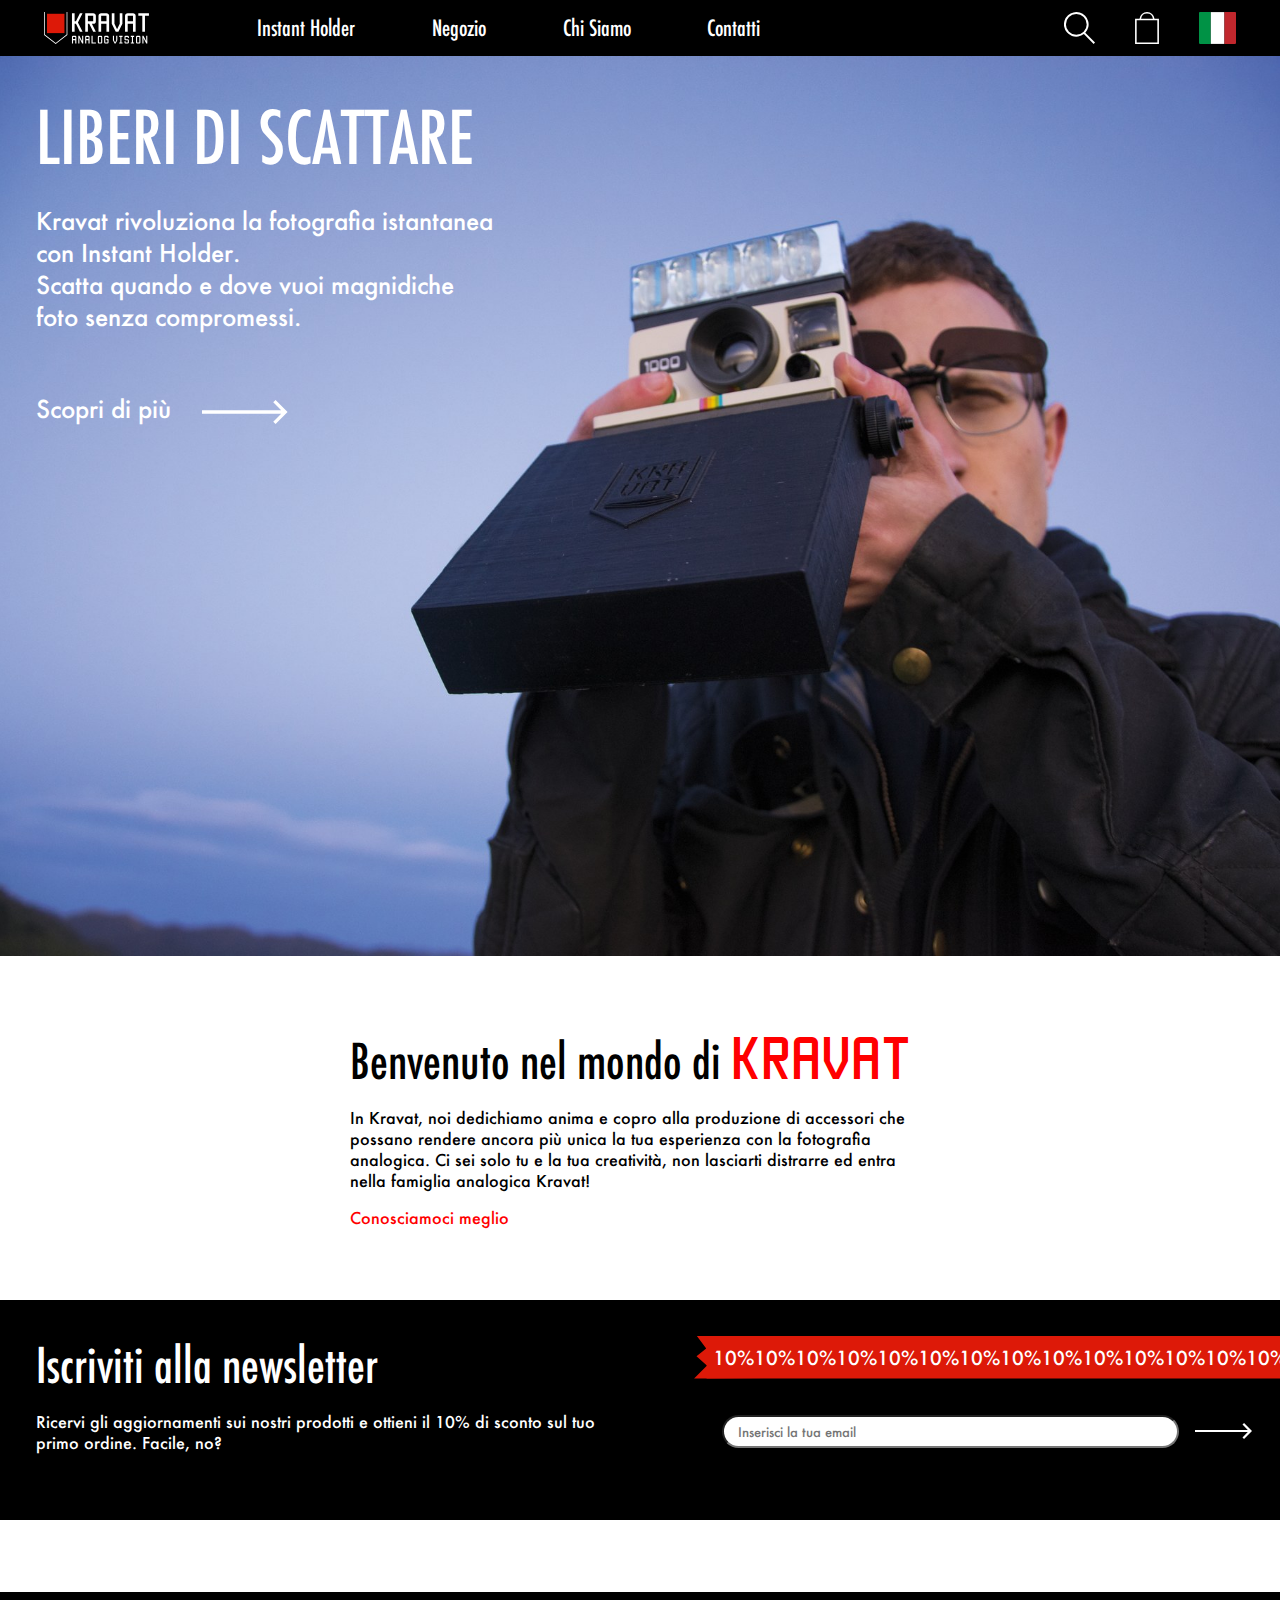
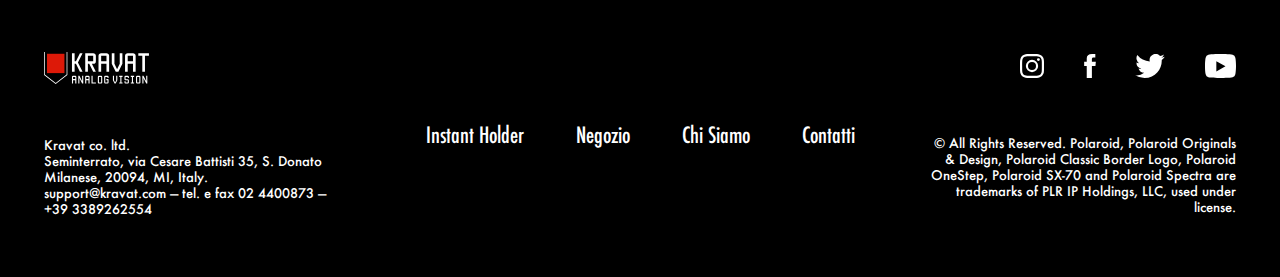
==== html/index.html @ df124b9c "fix splash position" ====
<!DOCTYPE html>
<html>
<head>
    <title>KRAVAT</title>
    <meta charset="UTF-8">
    <meta name="viewport" content="width=device-width, initial-scale=1">
    <link rel="stylesheet" href="main.css">
    <link rel="stylesheet" href="header.css">
    <link rel="stylesheet" href="footer.css">
</head>
<body>
<div id="header">
    <div>
        <a class="icon kravat" href="#">
            <object data="icon/kravat.svg"></object>
        </a>
        <div class="menu">
            <div class="ddown">
                <div class="icon kravat">
                    <object data="icon/search.svg"></object>
                </div>
            </div>
            <div class="content">
                <div class="items">
                    <div class="m">
                        <div>
                            <a href="#">Instant holder</a>
                            <a href="#">Negozio</a>
                            <a href="#">Chi siamo</a>
                            <a href="#">Contatti</a>
                        </div>
                    </div>
                </div>
                <div class="icons fit">
                    <div class="search">
                        <div class="icon">
                            <object data="icon/search.svg"></object>
                        </div>
                        <div class="hide">
                            <form>
                                <input placeholder="Cerca...">
                            </form>
                        </div>
                    </div>
                    <a href="#" class="icon">
                        <object data="icon/shop.svg"></object>
                    </a>
                    <a href="#" class="icon">
                        <object data="icon/flag_it.svg"></object>
                    </a>
                </div>
            </div>
        </div>
    </div>
</div>
<div class="splash" style="background-image: url('image/_DSC0309-1.jpg');">
    <div class="big">
        <h1>Liberi di scattare</h1>
        <p>
            Kravat rivoluziona la fotografia istantanea con Instant Holder.<br>
            Scatta quando e dove vuoi magnidiche foto senza compromessi.
        </p>
        <p class="more">
            <a href="#">
                Scopri di più
                <svg viewBox="0 0 102.83 28.83" class="inline">
                    <use href="icon/arrow.svg#Livello_2"></use>
                </svg>
            </a>
        </p>
    </div>
</div>
<div class="box">
    <div>
        <h1>Benvenuto nel mondo di <span class="special">Kravat</span></h1>
        <p>
            In Kravat, noi dedichiamo anima e copro alla produzione di accessori
            che possano rendere ancora più unica la tua esperienza con la fotografia analogica.
            Ci sei solo tu e la tua creatività, non lasciarti distrarre ed entra nella famiglia analogica Kravat!
        </p>
        <p class="more">
            <a href="#">
                Conosciamoci meglio
                <svg viewBox="0 0 102.83 28.83" class="inline">
                    <use href="icon/arrow.svg#Livello_2"></use>
                </svg>
            </a>
        </p>
    </div>
</div>
<div class="wide">
    <div class="wl">
        <h1>Iscriviti alla newsletter</h1>
        <p>
            Ricervi gli aggiornamenti sui nostri prodotti e ottieni il 10% di sconto sul tuo primo ordine. Facile, no?
        </p>
    </div>
    <div class="wr">
        <div class="band">
            <svg viewBox="0 -57.08 1606.5 114.16">
                <use class="cls-1" href="icon/band.svg#Livello_2"></use>
                <text x="0" y="0">
                    10%10%10%10%10%10%10%10%10%10%10%10%10%10%10%10%10%10%
                </text>
            </svg>
        </div>
        <form>
            <input placeholder="Inserisci la tua email">
            <svg viewBox="0 0 102.83 28.83" class="inline">
                <use href="icon/arrow.svg#Livello_2"></use>
            </svg>
        </form>
    </div>
</div>
<div class="pair">

</div>
<div id="footer">
    <div>
        <div class="icon">
            <object data="icon/kravat.svg"></object>
        </div>
        <p>
            Kravat co. ltd.<br>
            Seminterrato, via Cesare Battisti 35, S.&nbsp;Donato Milanese, 20094, MI, Italy.<br>
            support@kravat.com&nbsp;&mdash; tel. e fax 02&nbsp;4400873&nbsp;&mdash; +39&nbsp;3389262554
        </p>
    </div>
    <div class="items">
        <div class="f">
            <a href="#">Instant holder</a>
            <a href="#">Negozio</a>
            <a href="#">Chi siamo</a>
            <a href="#">Contatti</a>
        </div>
    </div>
    <div>
        <div class="icons small">
            <a href="#" class="icon">
                <object data="icon/logo_instagram.svg"></object>
            </a>
            <a href="#" class="icon">
                <object data="icon/logo_facebook.svg"></object>
            </a>
            <a href="#" class="icon">
                <object data="icon/logo_twitter.svg"></object>
            </a>
            <a href="#" class="icon">
                <object data="icon/logo_youtube.svg"></object>
            </a>
        </div>
        <p class="right">
            &copy; All Rights Reserved.
            Polaroid, Polaroid Originals & Design,
            Polaroid Classic Border Logo, Polaroid OneStep,
            Polaroid SX-70 and Polaroid Spectra
            are trademarks of PLR IP Holdings, LLC, used under license.
        </p>
    </div>
</div>
</body>
</html>
---- html/main.css ----
@import url("font/font.css");

body {
    font-family: Futura, sans-serif;
    height: 100%;
    margin: 0;
}

a {
    text-decoration: none;
    color: inherit;
}

.splash {
    min-height: 100vh;
    margin: 0;
    display: block;
    background-size: cover;
    background-position: center;
}

.kravat object {
    height: 38px;
}

.items {
    font-size: 1.4em;
    text-transform: capitalize;
    font-stretch: condensed;
    text-align: center;
}

.items a {
    display: block;
    padding: 10px 18px;
    margin: 2px 8px;
    flex: 1 auto;
}

.icons {
    display: flex;
    align-items: center;
    justify-content: flex-end;
}

.icon {
    display: block;
    padding: 8px 16px;
    margin: 4px;
}

a object {
    pointer-events: none;
}

.icon object {
    height: 32px;
    display: block;
}

.small .icon object {
    height: 24px;
}

.big {
    font-size: 18pt;
    margin-top: 108px;
    padding: 36px;
    color: white;
}

h1 {
    font-weight: normal;
    font-stretch: condensed;
    font-size: 3em;
    margin: 0;
}

.big h1 {
    text-transform: uppercase;
}

.big p {
    max-width: 460px;
}

.big .more {
    margin: 60px 0;
}

.big .more svg {
    fill: white;
}

.box, .pair {
    margin: 72px 0;
}

.box > div {
    max-width: 580px;
    margin: 0 auto;
    padding: 0 36px;
}

.box .more {
    color: red;
}

.box .more svg {
    fill: red;
}

.special {
    color: red;
    font-family: "Manteka", serif;
}

.inline {
    display: inline;
    vertical-align: middle;
    height: 1em;
    margin-left: 1em;
}

.wide {
    background-color: black;
    color: white;
    display: flex;
}

.band {
    overflow: hidden;
}

.band svg {
    width: 200%;
    max-width: 600px;
    display: block;
    margin: 0 0 0 auto;
}

.band .cls-1 {
    fill: #dd1908;
    transform: translateY(-50%);
}

.band text {
    fill: white;
    font: 38pt Futura, sans-serif;
    dominant-baseline: central;
    transform: translateX(1em);
}

.wide form {
    text-align: center;
    margin: 36px 28px;
    display: flex;
    align-items: center;
}

.wide form svg {
    fill: white;
}

.wide form input {
    font-family: inherit;
    padding: 6px 14px;
    border-radius: 1000px;
    flex: 1;
}

.wide > div {
    flex: 1;
    margin: 36px;
}

.wide .wl {

}

.wide .wr {
    margin-right: 0;
}

@media not screen and (max-width: 1024px) {
    .big {
        margin-top: 56px;
    }
}

@media screen and (max-width: 768px) {
    .icons {
        justify-content: center;
    }

    .wide {
        flex-direction: column;
    }

    .big {
        margin-top: 56px;
    }
}
---- html/header.css ----
#header {
    position: absolute;
    top: 0;
    width: 100%;
    background-color: black;
    color: white;
}

#header > div {
    padding: 0 24px;
    display: flex;
    align-items: center;
    justify-content: space-between;
}

.menu {
    align-self: normal;
}

.menu > div {
    display: flex;
    background-color: black;
}

.m {
    width: 100%;
    background-color: black;
}

.m > div {
    margin: 0 50px;
    display: flex;
}

#header .items {
    flex: 1;
}

.menu a:hover {
    background-color: rgba(255, 255, 255, .3);
}

.hide {
    position: absolute;
    width: 100%;
    background-color: black;
}

.search form {
    margin: 12px 16px;
}

.search input {
    width: 100%;
    height: 100%;
    border-radius: 10px;
    padding: 8px 12px;
    box-sizing: border-box;
}

.search:not(:hover) .hide:not(:focus-within) {
    display: none;
}

@media not screen and (max-width: 1024px) {
    .m {
        height: 100%;
    }

    .m > div {
        max-width: 580px;
        height: 100%;
    }

    .hide {
        top: 100%;
        left: 0;
    }
}

@media screen and (max-width: 1024px) {
    .m {
        position: absolute;
        left: 0;
        top: 100%;
    }

    .m > div {
        margin: 0 auto;
    }

    .hide {
        height: 100%;
        right: 100%;
        top: 0;
    }
}

@media not screen and (max-width: 768px) {
    .menu {
        flex: 1;
    }

    .menu > div {
        height: 100%;
    }

    .menu > .ddown {
        display: none;
    }

    .m > div {
        align-items: center;
    }

    .fit {
        position: relative;
    }

    .hide {
        display: flex;
    }
}

@media screen and (max-width: 768px) {
    .menu > .ddown {
        display: flex;
        align-items: center;
    }

    .menu > .content {
        flex-direction: column;
        width: 100%;
        position: absolute;
        left: 0;
        top: 100%
    }

    .m {
        position: initial;
    }

    .m > div {
        flex-direction: column;
        margin: 0 auto;
    }

    .menu:not(:hover) .content:not(:focus-within) {
        display: none;
    }

    .hide {
        height: auto;
        left: 0;
        top: 100%;
    }
}
---- html/footer.css ----
#footer {
    display: flex;
    align-items: center;
    justify-content: space-between;
    padding: 48px 24px;
    background-color: black;
    color: white;
}

.f {
    display: flex;
    align-items: center;
    margin: 16px 28px;
}

.right {
    text-align: right;
}

#footer p {
    font-size: .8em;
    padding: 0 16px;
    margin: 3.5em 4px 1em;
}

#footer > div {
    flex: 1;
    max-width: 480px;
}

#footer .items {
    flex: 0 auto;
    max-width: initial;
}

@media screen and (max-width: 1024px) {
    .f {
        flex-direction: column;
    }
}

@media screen and (max-width: 768px) {
    #footer {
        flex-direction: column;
        align-items: normal;
    }

    .right {
        text-align: initial;
    }
}
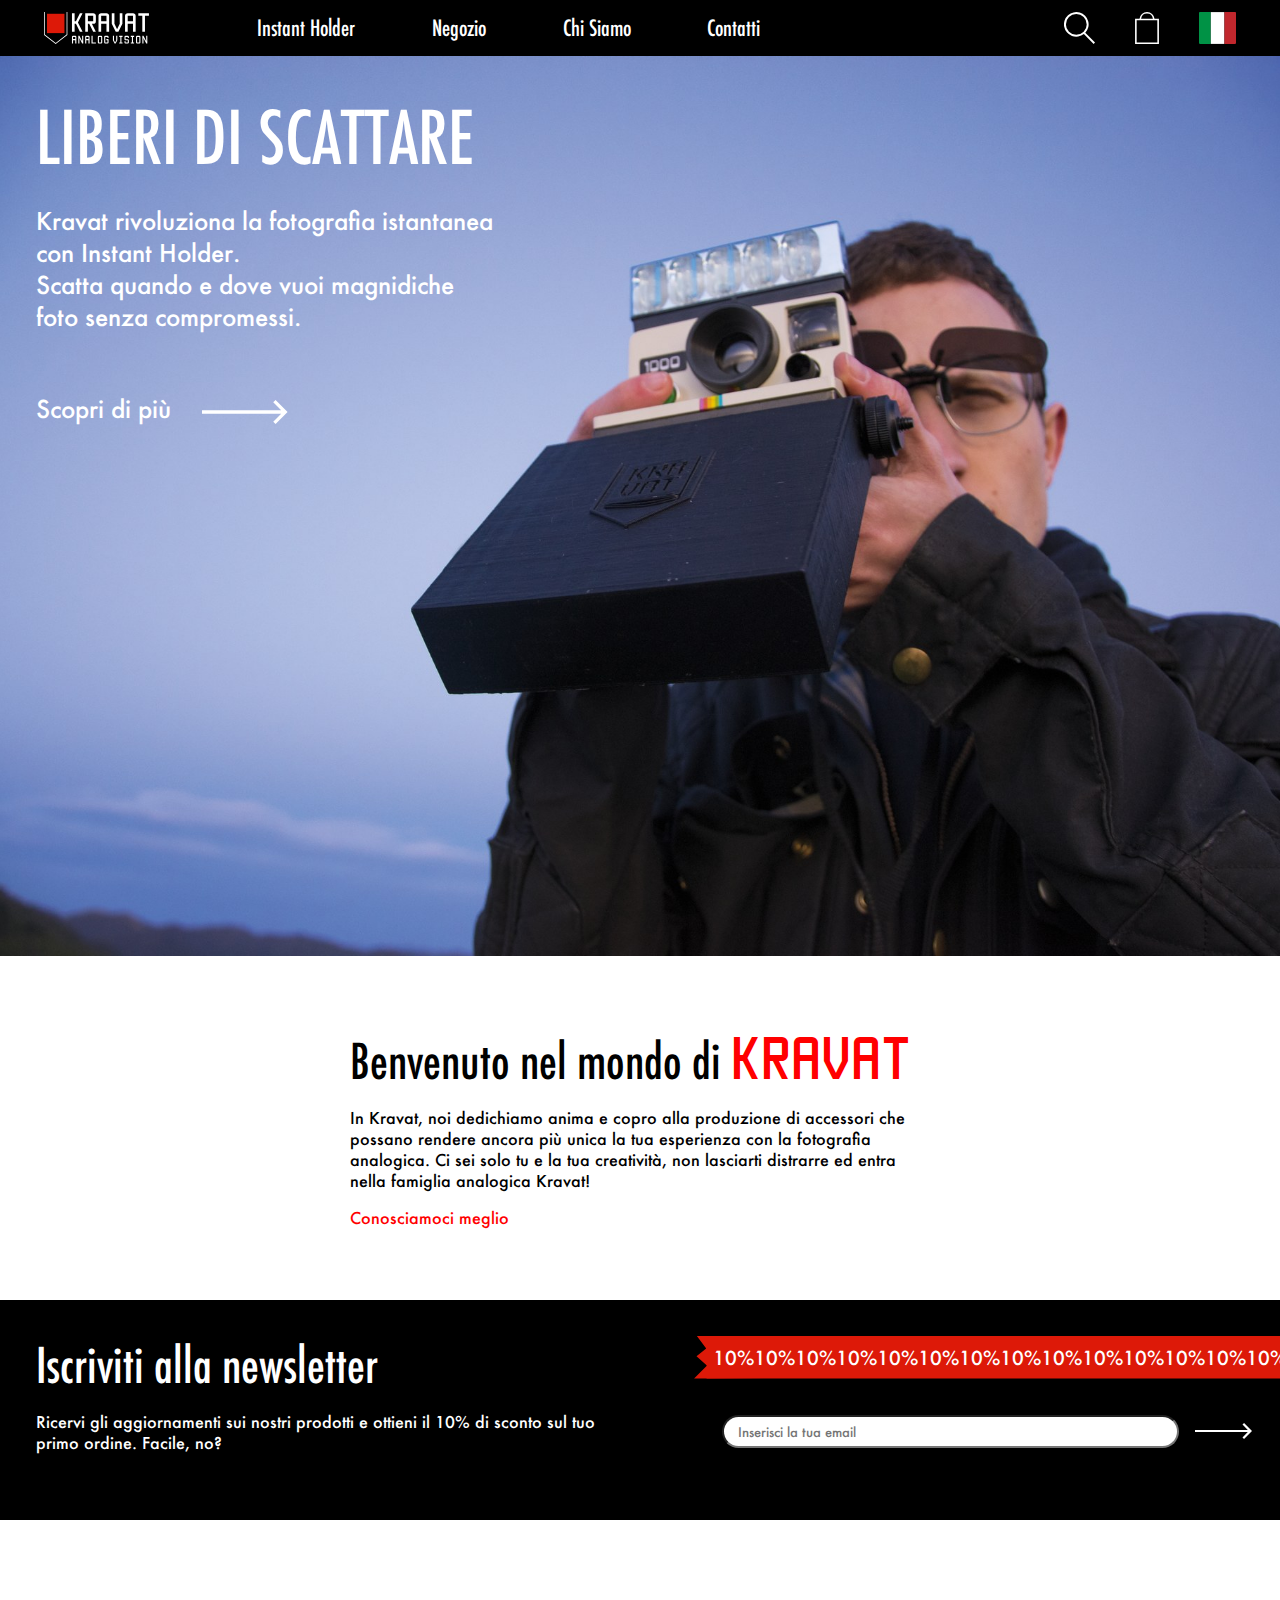
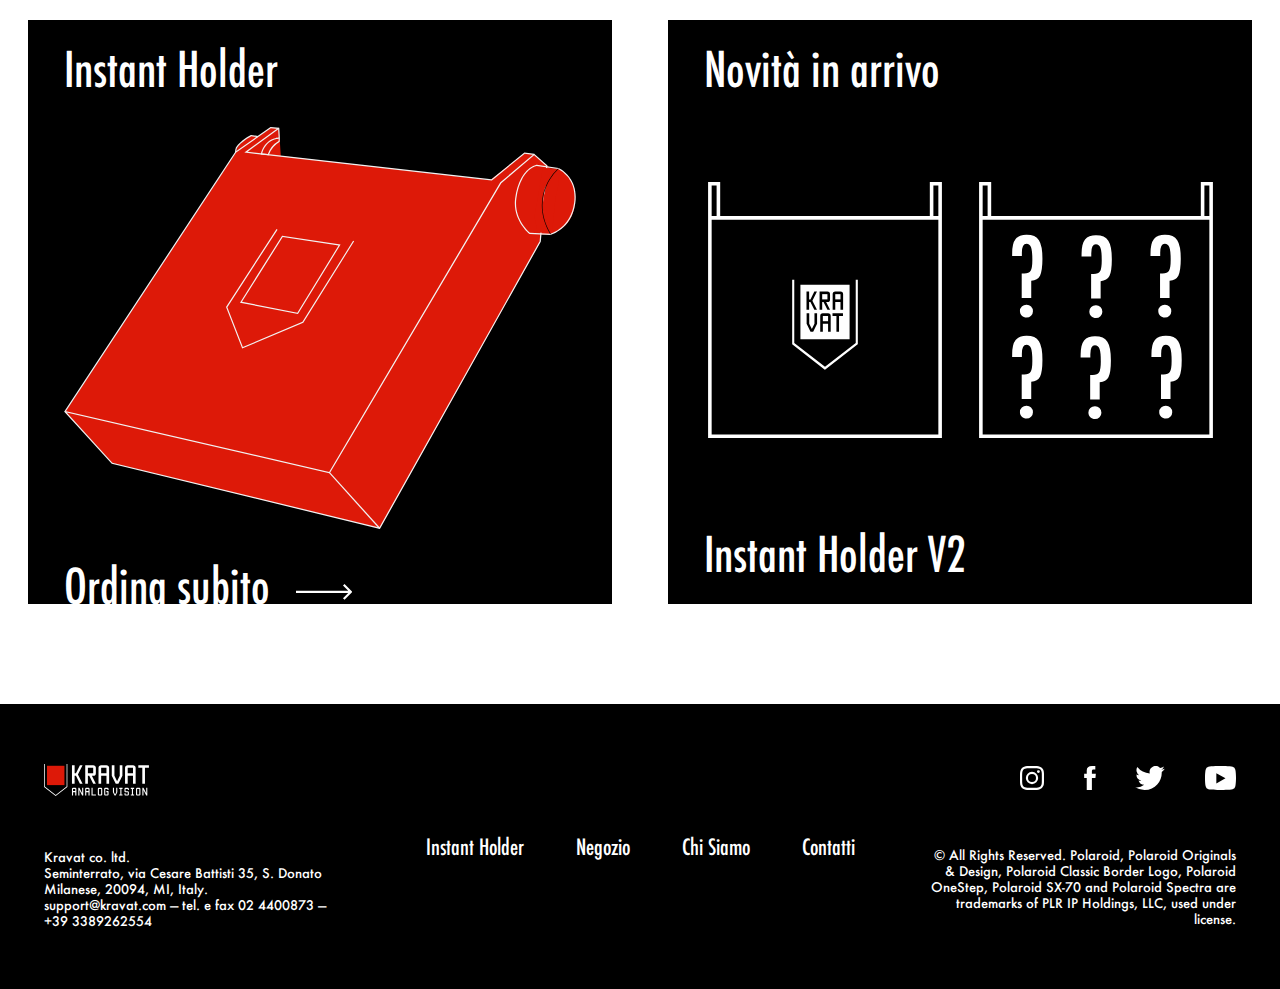
==== commit f8747ccc: "add squares in home" ====
--- a/html/index.html
+++ b/html/index.html
@@ -113,7 +113,32 @@
     </div>
 </div>
 <div class="pair">
-
+    <div>
+        <div>
+            <h1>Instant Holder</h1>
+            <object class="holder" data="image/holder.svg"></object>
+            <h1>
+                <a href="#">
+                    Ordina subito
+                    <svg viewBox="0 0 102.83 28.83" class="inline">
+                        <use href="icon/arrow.svg#Livello_2"></use>
+                    </svg>
+                </a>
+            </h1>
+        </div>
+    </div>
+    <div>
+        <div>
+            <h1>Novità in arrivo</h1>
+            <div class="mistery">
+                <object data="image/holder_logo.svg"></object>
+                <object data="image/holder_mistery.svg"></object>
+            </div>
+            <h1>
+                Instant Holder V2
+            </h1>
+        </div>
+    </div>
 </div>
 <div id="footer">
     <div>
--- a/html/main.css
+++ b/html/main.css
@@ -72,8 +72,8 @@
 h1 {
     font-weight: normal;
     font-stretch: condensed;
+    margin: 0;
     font-size: 3em;
-    margin: 0;
 }
 
 .big h1 {
@@ -86,10 +86,6 @@
 
 .big .more {
     margin: 60px 0;
-}
-
-.big .more svg {
-    fill: white;
 }
 
 .box, .pair {
@@ -120,6 +116,11 @@
     vertical-align: middle;
     height: 1em;
     margin-left: 1em;
+    fill: white;
+}
+
+h1 .inline {
+    font-size: .33em;
 }
 
 .wide {
@@ -158,10 +159,6 @@
     align-items: center;
 }
 
-.wide form svg {
-    fill: white;
-}
-
 .wide form input {
     font-family: inherit;
     padding: 6px 14px;
@@ -182,10 +179,75 @@
     margin-right: 0;
 }
 
+.pair {
+    display: flex;
+    justify-content: space-evenly;
+}
+
+.pair > div {
+    margin: 28px;
+    position: relative;
+}
+
+.pair > div > * {
+    background-color: black;
+    color: white;
+    display: flex;
+    flex-direction: column;
+    justify-content: space-between;
+}
+
+.pair h1 {
+    margin: 20px 36px;
+}
+
+.holder {
+    margin: 8px 36px;
+}
+
+.mistery {
+    text-align: center;
+    justify-content: space-between;
+    overflow: hidden;
+}
+
+.mistery object {
+    width: 40%;
+    margin: 0 16px
+}
+
 @media not screen and (max-width: 1024px) {
     .big {
         margin-top: 56px;
     }
+
+    .pair > div:after {
+        content: "";
+        display: block;
+        padding-bottom: 100%;
+    }
+
+    .pair > div {
+        flex: 0 1 640px;
+    }
+
+    .pair > div > * {
+        position: absolute;
+        top: 0;
+        left: 0;
+        right: 0;
+        bottom: 0;
+    }
+}
+
+@media screen and (max-width: 1024px) {
+    .mistery {
+        margin: 80px 0;
+    }
+
+    .pair {
+        flex-direction: column;
+    }
 }
 
 @media screen and (max-width: 768px) {
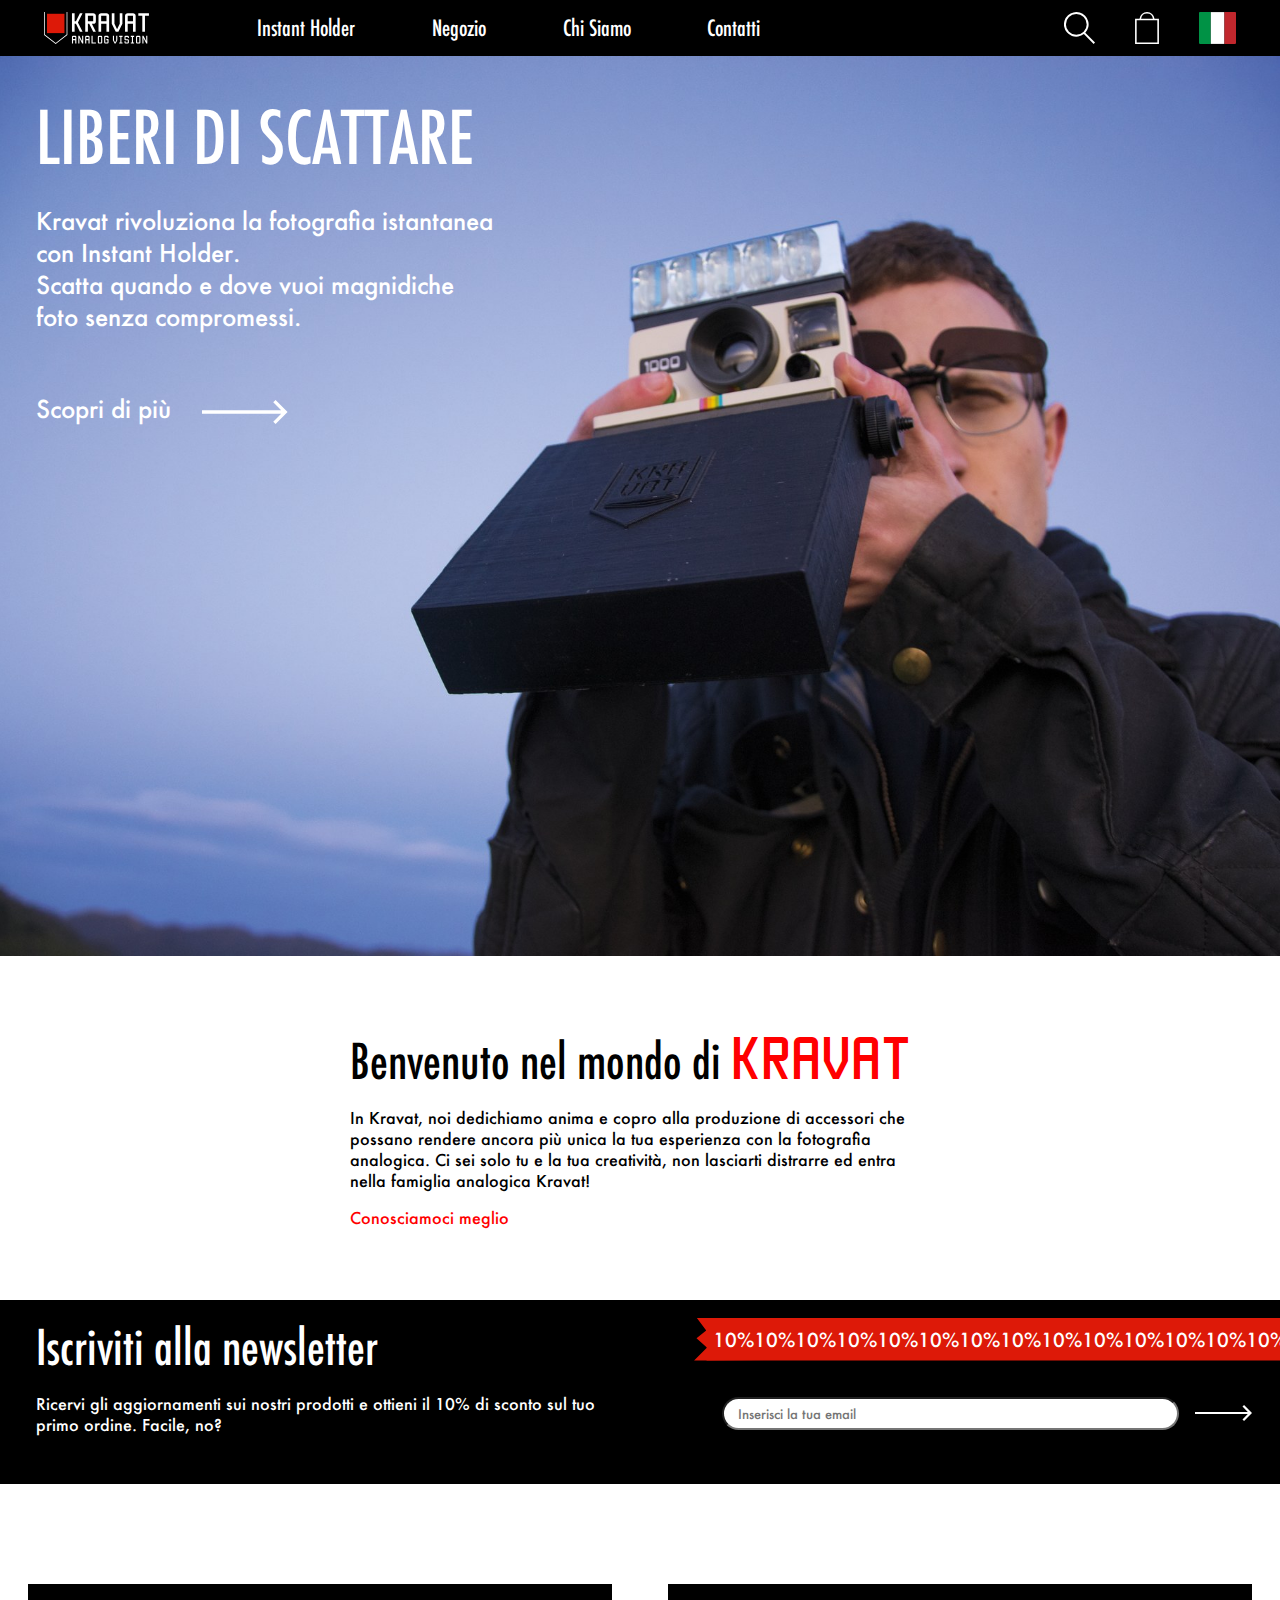
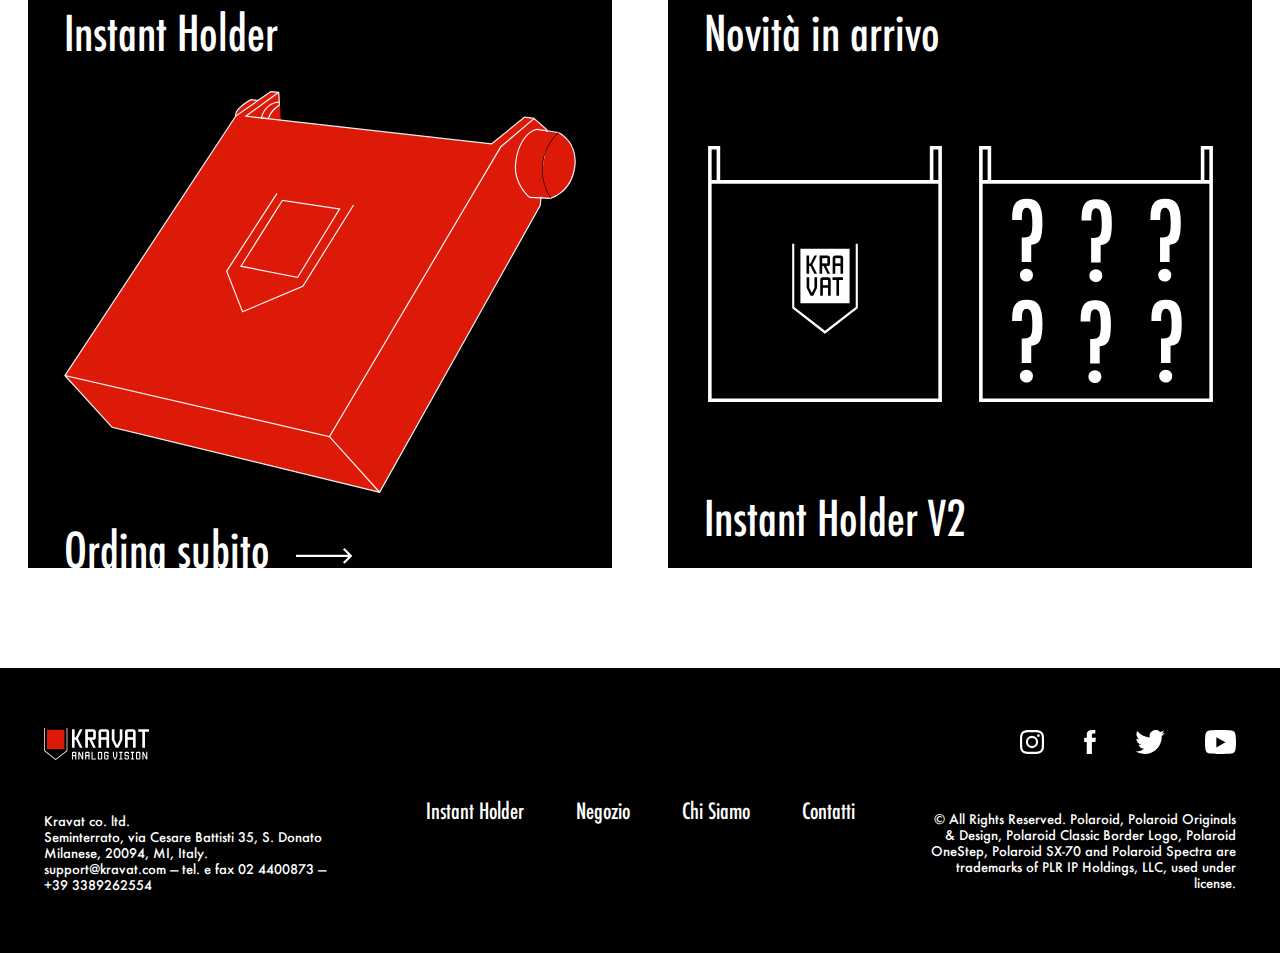
==== commit b62717bb: "add store locator" ====
--- a/html/index.html
+++ b/html/index.html
@@ -7,27 +7,28 @@
     <link rel="stylesheet" href="main.css">
     <link rel="stylesheet" href="header.css">
     <link rel="stylesheet" href="footer.css">
+    <link rel="stylesheet" href="home.css">
 </head>
 <body>
 <div id="header">
     <div>
-        <a class="icon kravat" href="#">
+        <a class="icon kravat">
             <object data="icon/kravat.svg"></object>
         </a>
         <div class="menu">
             <div class="ddown">
-                <div class="icon kravat">
-                    <object data="icon/search.svg"></object>
+                <div class="icon">
+                    <object data="icon/cross.svg"></object>
                 </div>
             </div>
             <div class="content">
                 <div class="items">
                     <div class="m">
                         <div>
-                            <a href="#">Instant holder</a>
-                            <a href="#">Negozio</a>
-                            <a href="#">Chi siamo</a>
-                            <a href="#">Contatti</a>
+                            <a href="holder.html">Instant holder</a>
+                            <a href="shop.html">Negozio</a>
+                            <a href="who.html">Chi siamo</a>
+                            <a href="contact.html">Contatti</a>
                         </div>
                     </div>
                 </div>
@@ -61,7 +62,7 @@
             Scatta quando e dove vuoi magnidiche foto senza compromessi.
         </p>
         <p class="more">
-            <a href="#">
+            <a href="holder.html">
                 Scopri di più
                 <svg viewBox="0 0 102.83 28.83" class="inline">
                     <use href="icon/arrow.svg#Livello_2"></use>
@@ -79,7 +80,7 @@
             Ci sei solo tu e la tua creatività, non lasciarti distrarre ed entra nella famiglia analogica Kravat!
         </p>
         <p class="more">
-            <a href="#">
+            <a href="who.html">
                 Conosciamoci meglio
                 <svg viewBox="0 0 102.83 28.83" class="inline">
                     <use href="icon/arrow.svg#Livello_2"></use>
@@ -89,7 +90,7 @@
     </div>
 </div>
 <div class="wide">
-    <div class="wl">
+    <div>
         <h1>Iscriviti alla newsletter</h1>
         <p>
             Ricervi gli aggiornamenti sui nostri prodotti e ottieni il 10% di sconto sul tuo primo ordine. Facile, no?
@@ -118,7 +119,7 @@
             <h1>Instant Holder</h1>
             <object class="holder" data="image/holder.svg"></object>
             <h1>
-                <a href="#">
+                <a href="shop.html">
                     Ordina subito
                     <svg viewBox="0 0 102.83 28.83" class="inline">
                         <use href="icon/arrow.svg#Livello_2"></use>
@@ -153,10 +154,10 @@
     </div>
     <div class="items">
         <div class="f">
-            <a href="#">Instant holder</a>
-            <a href="#">Negozio</a>
-            <a href="#">Chi siamo</a>
-            <a href="#">Contatti</a>
+            <a href="holder.html">Instant holder</a>
+            <a href="shop.html">Negozio</a>
+            <a href="who.html">Chi siamo</a>
+            <a href="contact.html">Contatti</a>
         </div>
     </div>
     <div>
--- a/html/main.css
+++ b/html/main.css
@@ -62,48 +62,11 @@
     height: 24px;
 }
 
-.big {
-    font-size: 18pt;
-    margin-top: 108px;
-    padding: 36px;
-    color: white;
-}
-
 h1 {
     font-weight: normal;
     font-stretch: condensed;
     margin: 0;
     font-size: 3em;
-}
-
-.big h1 {
-    text-transform: uppercase;
-}
-
-.big p {
-    max-width: 460px;
-}
-
-.big .more {
-    margin: 60px 0;
-}
-
-.box, .pair {
-    margin: 72px 0;
-}
-
-.box > div {
-    max-width: 580px;
-    margin: 0 auto;
-    padding: 0 36px;
-}
-
-.box .more {
-    color: red;
-}
-
-.box .more svg {
-    fill: red;
 }
 
 .special {
@@ -123,33 +86,38 @@
     font-size: .33em;
 }
 
+.fd {
+    display: flex;
+    margin: 108px auto;
+    padding: 0 60px;
+    flex-wrap: wrap;
+    justify-content: space-between;
+    max-width: 1200px;
+}
+
+.fd > div {
+    flex: 0 1 450px;
+    margin: 24px auto;
+    padding: 0 12px;
+}
+
+.fd img {
+    display: block;
+    width: 100%;
+}
+
+.red {
+    color: red;
+}
+
+.red svg {
+    fill: red;
+}
+
 .wide {
     background-color: black;
     color: white;
     display: flex;
-}
-
-.band {
-    overflow: hidden;
-}
-
-.band svg {
-    width: 200%;
-    max-width: 600px;
-    display: block;
-    margin: 0 0 0 auto;
-}
-
-.band .cls-1 {
-    fill: #dd1908;
-    transform: translateY(-50%);
-}
-
-.band text {
-    fill: white;
-    font: 38pt Futura, sans-serif;
-    dominant-baseline: central;
-    transform: translateX(1em);
 }
 
 .wide form {
@@ -168,98 +136,19 @@
 
 .wide > div {
     flex: 1;
-    margin: 36px;
-}
-
-.wide .wl {
-
+    margin: 18px 36px;
 }
 
 .wide .wr {
     margin-right: 0;
 }
 
-.pair {
-    display: flex;
-    justify-content: space-evenly;
-}
-
-.pair > div {
-    margin: 28px;
-    position: relative;
-}
-
-.pair > div > * {
-    background-color: black;
-    color: white;
-    display: flex;
-    flex-direction: column;
-    justify-content: space-between;
-}
-
-.pair h1 {
-    margin: 20px 36px;
-}
-
-.holder {
-    margin: 8px 36px;
-}
-
-.mistery {
-    text-align: center;
-    justify-content: space-between;
-    overflow: hidden;
-}
-
-.mistery object {
-    width: 40%;
-    margin: 0 16px
-}
-
-@media not screen and (max-width: 1024px) {
-    .big {
-        margin-top: 56px;
-    }
-
-    .pair > div:after {
-        content: "";
-        display: block;
-        padding-bottom: 100%;
-    }
-
-    .pair > div {
-        flex: 0 1 640px;
-    }
-
-    .pair > div > * {
-        position: absolute;
-        top: 0;
-        left: 0;
-        right: 0;
-        bottom: 0;
-    }
-}
-
-@media screen and (max-width: 1024px) {
-    .mistery {
-        margin: 80px 0;
-    }
-
-    .pair {
-        flex-direction: column;
-    }
-}
-
 @media screen and (max-width: 768px) {
-    .icons {
-        justify-content: center;
-    }
-
     .wide {
         flex-direction: column;
     }
 
-    .big {
-        margin-top: 56px;
+    .icons {
+        justify-content: center;
     }
 }
--- a/html/home.css
+++ b/html/home.css
@@ -0,0 +1,136 @@
+.big {
+    font-size: 18pt;
+    margin-top: 108px;
+    padding: 36px;
+    color: white;
+}
+
+.big h1 {
+    text-transform: uppercase;
+}
+
+.big p {
+    max-width: 460px;
+}
+
+.big .more {
+    margin: 60px 0;
+}
+
+.box, .pair {
+    margin: 72px 0;
+}
+
+.box > div {
+    max-width: 580px;
+    margin: 0 auto;
+    padding: 0 36px;
+}
+
+.box .more {
+    color: red;
+}
+
+.box .more svg {
+    fill: red;
+}
+
+.band {
+    overflow: hidden;
+}
+
+.band svg {
+    width: 200%;
+    max-width: 600px;
+    display: block;
+    margin: 0 0 0 auto;
+}
+
+.band .cls-1 {
+    fill: #dd1908;
+    transform: translateY(-50%);
+}
+
+.band text {
+    fill: white;
+    font: 38pt Futura, sans-serif;
+    dominant-baseline: central;
+    transform: translateX(1em);
+}
+
+.pair {
+    display: flex;
+    justify-content: space-evenly;
+}
+
+.pair > div {
+    margin: 28px;
+    position: relative;
+}
+
+.pair > div > * {
+    background-color: black;
+    color: white;
+    display: flex;
+    flex-direction: column;
+    justify-content: space-between;
+}
+
+.pair h1 {
+    margin: 20px 36px;
+}
+
+.holder {
+    margin: 8px 36px;
+}
+
+.mistery {
+    text-align: center;
+    justify-content: space-between;
+    overflow: hidden;
+}
+
+.mistery object {
+    width: 40%;
+    margin: 0 16px
+}
+
+@media not screen and (max-width: 1024px) {
+    .big {
+        margin-top: 56px;
+    }
+
+    .pair > div:after {
+        content: "";
+        display: block;
+        padding-bottom: 100%;
+    }
+
+    .pair > div {
+        flex: 0 1 640px;
+    }
+
+    .pair > div > * {
+        position: absolute;
+        top: 0;
+        left: 0;
+        right: 0;
+        bottom: 0;
+    }
+}
+
+@media screen and (max-width: 1024px) {
+    .mistery {
+        margin: 80px 0;
+    }
+
+    .pair {
+        flex-direction: column;
+    }
+}
+
+@media screen and (max-width: 768px) {
+    .big {
+        margin-top: 56px;
+    }
+}
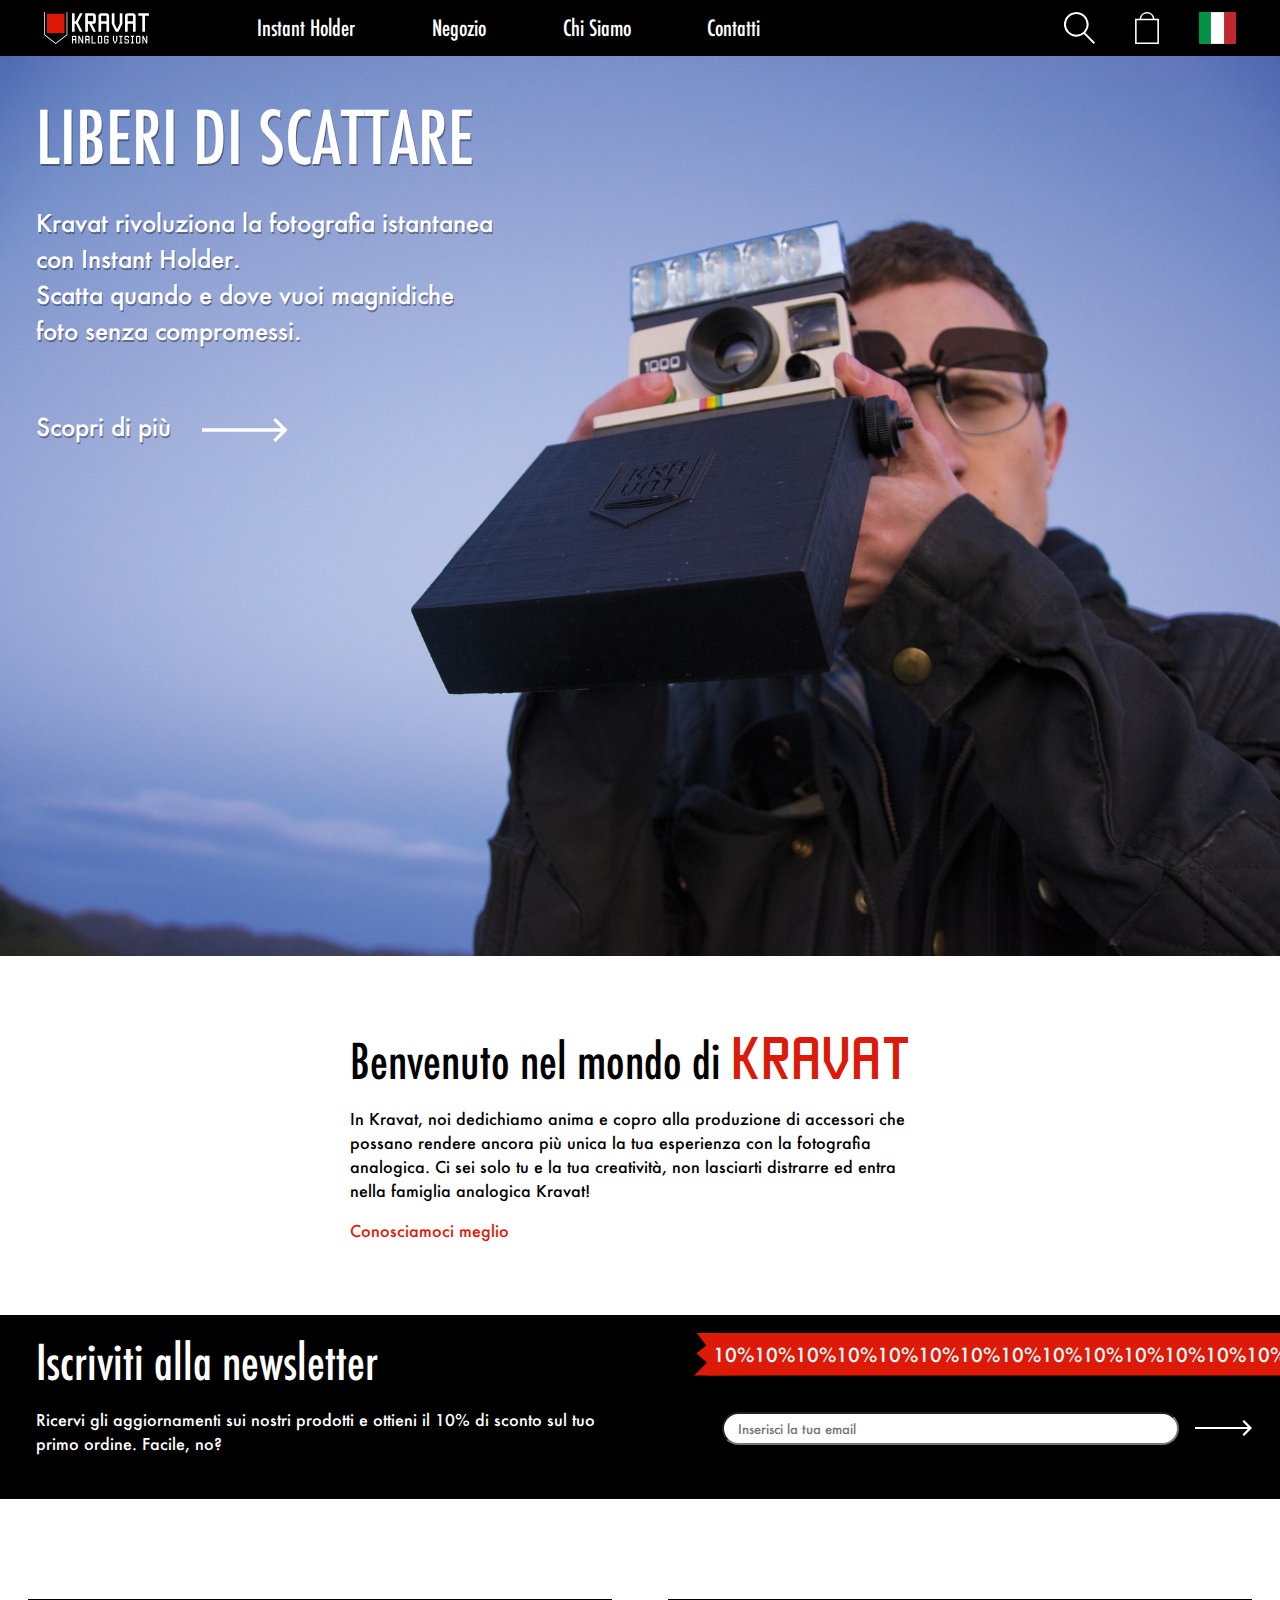
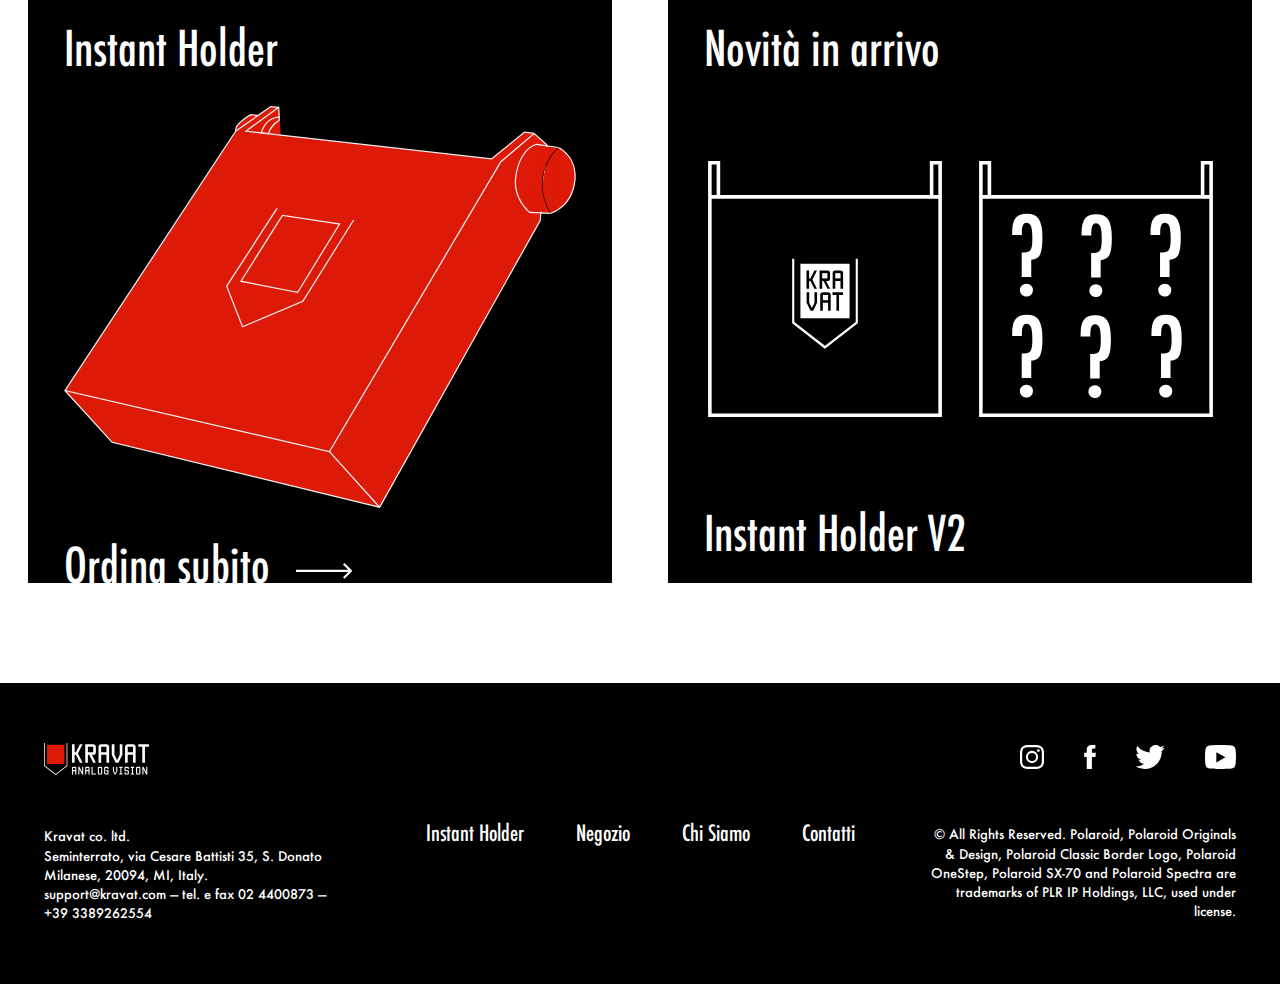
==== commit b1bf37c8: "auto cleanup" ====
--- a/html/index.html
+++ b/html/index.html
@@ -3,11 +3,11 @@
 <head>
     <title>KRAVAT</title>
     <meta charset="UTF-8">
-    <meta name="viewport" content="width=device-width, initial-scale=1">
-    <link rel="stylesheet" href="main.css">
-    <link rel="stylesheet" href="header.css">
-    <link rel="stylesheet" href="footer.css">
-    <link rel="stylesheet" href="home.css">
+    <meta content="width=device-width, initial-scale=1" name="viewport">
+    <link href="main.css" rel="stylesheet">
+    <link href="header.css" rel="stylesheet">
+    <link href="footer.css" rel="stylesheet">
+    <link href="home.css" rel="stylesheet">
 </head>
 <body>
 <div id="header">
@@ -43,10 +43,10 @@
                             </form>
                         </div>
                     </div>
-                    <a href="#" class="icon">
+                    <a class="icon" href="#">
                         <object data="icon/shop.svg"></object>
                     </a>
-                    <a href="#" class="icon">
+                    <a class="icon" href="#">
                         <object data="icon/flag_it.svg"></object>
                     </a>
                 </div>
@@ -64,7 +64,7 @@
         <p class="more">
             <a href="holder.html">
                 Scopri di più
-                <svg viewBox="0 0 102.83 28.83" class="inline">
+                <svg class="inline" viewBox="0 0 102.83 28.83">
                     <use href="icon/arrow.svg#Livello_2"></use>
                 </svg>
             </a>
@@ -79,10 +79,10 @@
             che possano rendere ancora più unica la tua esperienza con la fotografia analogica.
             Ci sei solo tu e la tua creatività, non lasciarti distrarre ed entra nella famiglia analogica Kravat!
         </p>
-        <p class="more">
+        <p class="red">
             <a href="who.html">
                 Conosciamoci meglio
-                <svg viewBox="0 0 102.83 28.83" class="inline">
+                <svg class="inline" viewBox="0 0 102.83 28.83">
                     <use href="icon/arrow.svg#Livello_2"></use>
                 </svg>
             </a>
@@ -107,7 +107,7 @@
         </div>
         <form>
             <input placeholder="Inserisci la tua email">
-            <svg viewBox="0 0 102.83 28.83" class="inline">
+            <svg class="inline" viewBox="0 0 102.83 28.83">
                 <use href="icon/arrow.svg#Livello_2"></use>
             </svg>
         </form>
@@ -121,7 +121,7 @@
             <h1>
                 <a href="shop.html">
                     Ordina subito
-                    <svg viewBox="0 0 102.83 28.83" class="inline">
+                    <svg class="inline" viewBox="0 0 102.83 28.83">
                         <use href="icon/arrow.svg#Livello_2"></use>
                     </svg>
                 </a>
@@ -162,16 +162,16 @@
     </div>
     <div>
         <div class="icons small">
-            <a href="#" class="icon">
+            <a class="icon" href="#">
                 <object data="icon/logo_instagram.svg"></object>
             </a>
-            <a href="#" class="icon">
+            <a class="icon" href="#">
                 <object data="icon/logo_facebook.svg"></object>
             </a>
-            <a href="#" class="icon">
+            <a class="icon" href="#">
                 <object data="icon/logo_twitter.svg"></object>
             </a>
-            <a href="#" class="icon">
+            <a class="icon" href="#">
                 <object data="icon/logo_youtube.svg"></object>
             </a>
         </div>
--- a/html/main.css
+++ b/html/main.css
@@ -9,6 +9,10 @@
 a {
     text-decoration: none;
     color: inherit;
+}
+
+p {
+    line-height: 1.5;
 }
 
 .splash {
@@ -70,7 +74,7 @@
 }
 
 .special {
-    color: red;
+    color: #dd1908;
     font-family: "Manteka", serif;
 }
 
@@ -107,11 +111,11 @@
 }
 
 .red {
-    color: red;
+    color: #dd1908;
 }
 
 .red svg {
-    fill: red;
+    fill: #dd1908;
 }
 
 .wide {
@@ -143,6 +147,46 @@
     margin-right: 0;
 }
 
+.big {
+    font-size: 18pt;
+    margin-top: 108px;
+    padding: 36px;
+    color: white;
+    text-shadow: rgba(12, 12, 24, 0.4) 1px 2px;
+}
+
+.big h1 {
+    text-transform: uppercase;
+}
+
+.big p {
+    max-width: 460px;
+}
+
+.big .more {
+    margin: 60px 0;
+}
+
+.diff {
+    position: relative;
+}
+
+.diff h1 {
+    position: absolute;
+    bottom: 0;
+    font-family: Manteka, serif;
+    text-transform: uppercase;
+    color: white;
+    font-size: 48pt;
+    margin: 72px;
+}
+
+@media not screen and (max-width: 1024px) {
+    .big {
+        margin-top: 56px;
+    }
+}
+
 @media screen and (max-width: 768px) {
     .wide {
         flex-direction: column;
@@ -151,4 +195,8 @@
     .icons {
         justify-content: center;
     }
-}
+
+    .big {
+        margin-top: 56px;
+    }
+}
--- a/html/header.css
+++ b/html/header.css
@@ -4,6 +4,7 @@
     width: 100%;
     background-color: black;
     color: white;
+    z-index: 1;
 }
 
 #header > div {
--- a/html/home.css
+++ b/html/home.css
@@ -1,22 +1,3 @@
-.big {
-    font-size: 18pt;
-    margin-top: 108px;
-    padding: 36px;
-    color: white;
-}
-
-.big h1 {
-    text-transform: uppercase;
-}
-
-.big p {
-    max-width: 460px;
-}
-
-.big .more {
-    margin: 60px 0;
-}
-
 .box, .pair {
     margin: 72px 0;
 }
@@ -25,14 +6,6 @@
     max-width: 580px;
     margin: 0 auto;
     padding: 0 36px;
-}
-
-.box .more {
-    color: red;
-}
-
-.box .more svg {
-    fill: red;
 }
 
 .band {
@@ -96,10 +69,6 @@
 }
 
 @media not screen and (max-width: 1024px) {
-    .big {
-        margin-top: 56px;
-    }
-
     .pair > div:after {
         content: "";
         display: block;
@@ -128,9 +97,3 @@
         flex-direction: column;
     }
 }
-
-@media screen and (max-width: 768px) {
-    .big {
-        margin-top: 56px;
-    }
-}
